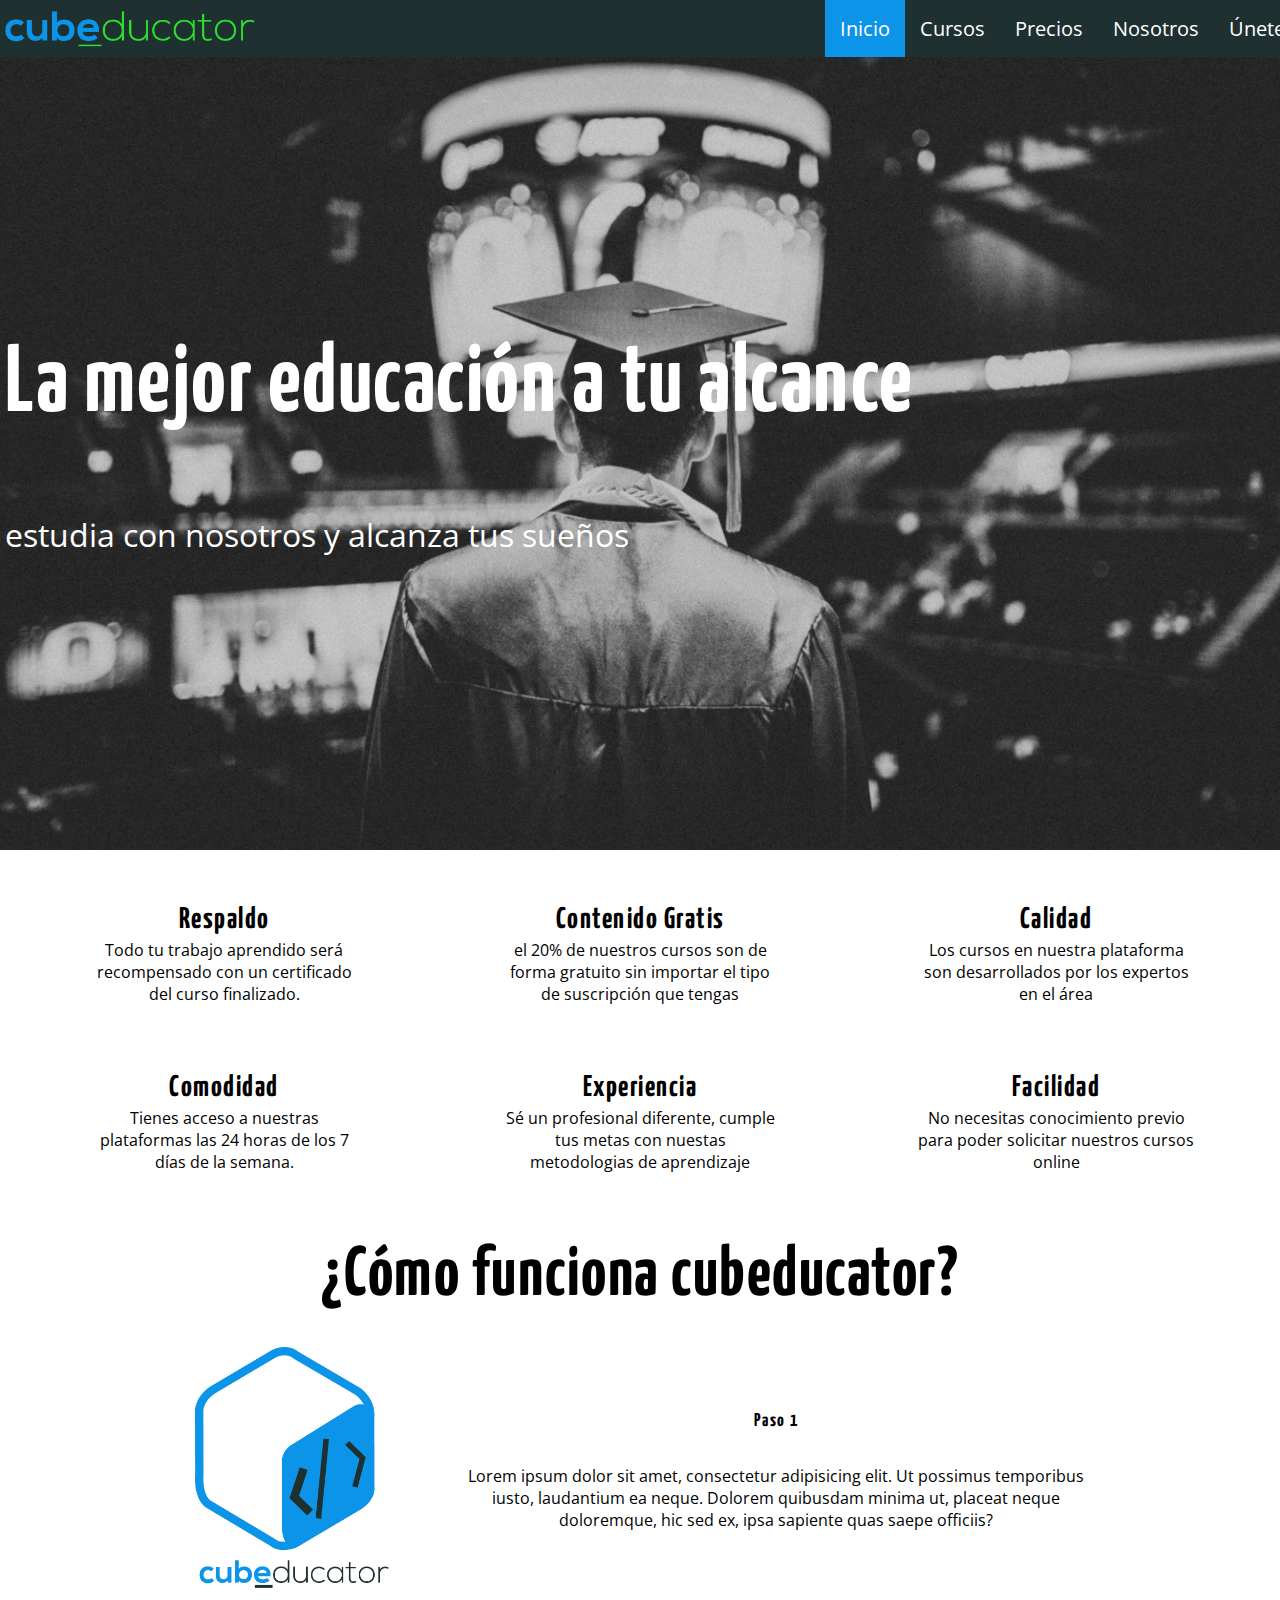
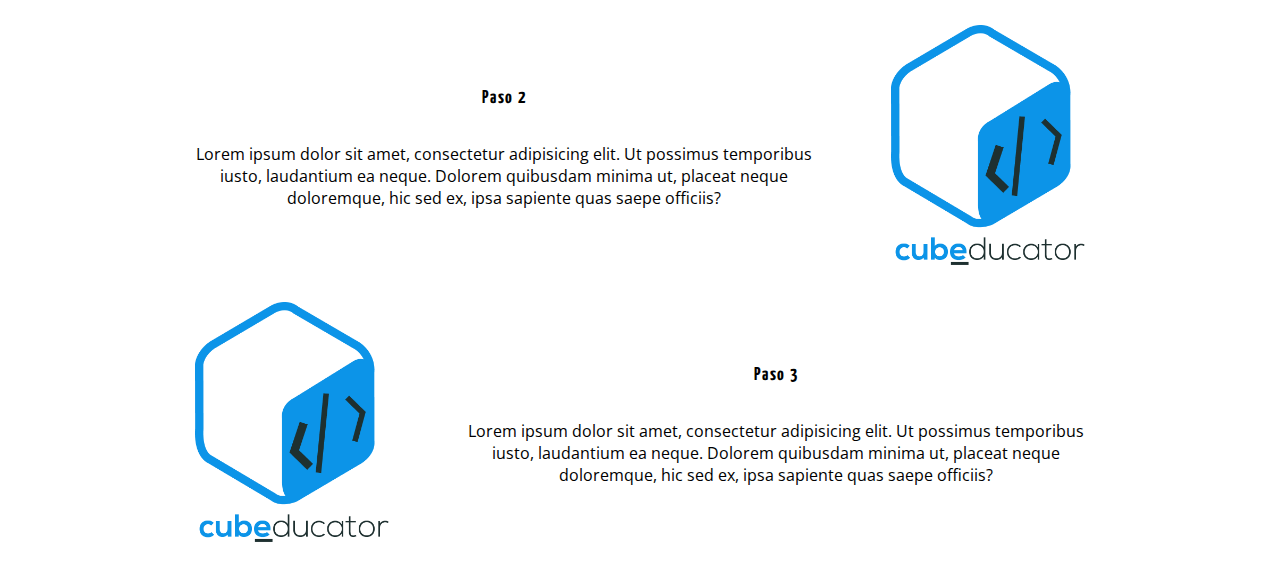
==== index/index.html @ 74d7ce2d "index terminado" ====
<!DOCTYPE html>
<html lang="en">
<head>
    <meta charset="UTF-8">
    <title>Navbar publico</title>
    <link rel="stylesheet" href="css/estilos.css">
    <link rel="stylesheet" href="css/font-awesome.min.css">
    <meta name="viewport" content="width=device-width, user-scalable=no, initial-scale=1.0, maximum-scale=1.0, minimum-scale=1.0">
</head>
<body>
   <header class="header">
      <div class="contenedor">
        <h1 class="logo"><img src="img/Logo%202.png" style="width: 250px" alt=""></h1>
        <span class="icon-menu" id="btn-menu"> <i class="fa fa-bars" aria-hidden="true"></i></span>
        
        <nav class="nav" id="nav">
          <ul class="menu">
            <li class="menu__item"><a href="/" class="menu__link select">Inicio</a></li>
            <li class="menu__item"><a href="cursos.html" class="menu__link">Cursos</a></li>
            <li class="menu__item"><a href="docentes.html" class="menu__link">Precios</a></li>
            <li class="menu__item"><a href="contacto.html" class="menu__link">Nosotros</a></li>
            <li class="menu__item"><a href="contacto.html" class="menu__link">Únete</a></li>
          </ul>
        </nav>
      </div>
    </header>
    
        <!-- Wallpaper -->
        
        <div class="banner">
            <img src="img/img1.jpg" alt="" class="banner__img">
            <div class="contenedor">
                <h2 class="banner__titulo">La mejor educación a tu alcance</h2>
                <p class="banner__txt">estudia con nosotros y alcanza tus sueños</p>
            </div>
            
        </div>
          
          
        <!-- Por qué estudiar con nosotros? -->
    <section class="seccion_main">
        <section class="superior">
            <section class="secciones">
                <img src="img/logo.png" alt="" class="imagen_secciones">
                <h4 class="titulo_secciones">Respaldo</h4>
                <p class="contenido_secciones">Todo tu trabajo aprendido será recompensado con un certificado del curso finalizado.</p>
            </section>
            <section class="secciones">
                <img src="img/logo.png" alt="" class="imagen_secciones">
                <h4 class="titulo_secciones">Contenido Gratis</h4>
                <p class="contenido_secciones">el 20% de nuestros cursos son de forma gratuito sin importar el tipo de suscripción que tengas</p>
            </section>
            <section class="secciones">
                <img src="img/logo.png" alt="" class="imagen_secciones">
                <h4 class="titulo_secciones">Calidad</h4>
                <p class="contenido_secciones">Los cursos en nuestra plataforma son desarrollados por los expertos en el área</p>
            </section>
        </section>
        <section class = "inferior">
            <section class="secciones">
                <img src="img/logo.png" alt="" class="imagen_secciones">
                <h4 class="titulo_secciones">Comodidad</h4>
               <p class="contenido_secciones">Tienes acceso a nuestras plataformas las 24 horas de los 7 días de la semana.</p>
            </section>
            <section class="secciones">
                <img src="img/logo.png" alt="" class="imagen_secciones">
                <h4 class="titulo_secciones">Experiencia</h4>
                <p class="contenido_secciones">Sé un profesional diferente, cumple tus metas con nuestas metodologias de aprendizaje</p>
            </section>
            <section class="secciones">
                <img src="img/logo.png" alt="" class="imagen_secciones">
                <h4 class="titulo_secciones">Facilidad</h4>
                <p class="contenido_secciones">No necesitas conocimiento previo para poder solicitar nuestros cursos online</p>
            </section>
        </section>
        
        <!--Como funciona?-->
        <section class="funciones">
           <h1 class="Titulo_funciones">¿Cómo funciona cubeducator?</h1>
            <section class="funcionalidad">
                <img src="img/Logo.png" alt="" class="imagen_funcion">
                <div class="contenedor_texto">
                    <h3 class="tema_funcion">Paso 1</h3>
                    <p class="texto_funcion">
                        Lorem ipsum dolor sit amet, consectetur adipisicing elit. Ut possimus temporibus iusto, laudantium ea neque. Dolorem quibusdam minima ut, placeat neque doloremque, hic sed ex, ipsa sapiente quas saepe officiis?
                    </p>
                </div>
            </section>
             <section class="funcionalidad">
                <div class="contenedor_texto">
                    <h3 class="tema_funcion">Paso 2</h3>
                    <p class="texto_funcion">
                        Lorem ipsum dolor sit amet, consectetur adipisicing elit. Ut possimus temporibus iusto, laudantium ea neque. Dolorem quibusdam minima ut, placeat neque doloremque, hic sed ex, ipsa sapiente quas saepe officiis?
                    </p>
                </div>
                <img src="img/Logo.png" alt="" class="imagen_funcion">
            </section>
            <section class="funcionalidad">
                <img src="img/Logo.png" alt="" class="imagen_funcion">
                <div class="contenedor_texto">
                    <h3 class="tema_funcion">Paso 3</h3>
                    <p class="texto_funcion">
                        Lorem ipsum dolor sit amet, consectetur adipisicing elit. Ut possimus temporibus iusto, laudantium ea neque. Dolorem quibusdam minima ut, placeat neque doloremque, hic sed ex, ipsa sapiente quas saepe officiis?
                    </p>
                </div>
            </section>
        </section>
    </section>
        
    
    
    <script src="js/jquery-3.2.1.min.js"></script>
    <script src="js/menu.js"></script>
</body>
</html>
---- index/css/estilos.css ----
@import url(https://fonts.googleapis.com/css?family=Yanone+Kaffeesatz);
@import 'https://fonts.googleapis.com/css?family=Open+Sans';
* {
  box-sizing: border-box;
}
img {
  display: block;
  max-width: 100%;
}
body {
  margin: 0;
  font-family: 'Open Sans', sans-serif;
}
h1, h2, h3, h4, h5, h6 {
  font-family: 'Yanone Kaffeesatz', sans-serif;
  letter-spacing: 1.5px;
}
.section__titulo {
  text-align: center;
  font-size: 40px;
  color: #FBA919;
}
.contenedor {
  margin: auto;
  width: 99%;
}
/*-------------------Estilos del header-------------------*/
.header {
  height: 57px;
  background: #1e3030;
}
.header .contenedor {
  display: flex;
  justify-content: space-between;
}
.logo, .icon-menu {
  margin: 5px;
  color: #fff;
}
.icon-menu {
  display: block;
  width: 40px;
  height: 40px;
  font-size: 30px;
  background: #1e3030;
  text-align: center;
  line-height: 45px;
  border-radius: 5px;
  margin-left: auto;
  cursor: pointer;
}
/*------------------Estilos del menu------------------*/
.nav {
  position: absolute;
  top: 57px;
  left: -100%;
  width: 100%;
  transition: all 0.4s;
}
.menu {
  list-style: none;
  padding: 0;
  margin: 0;
}
.menu__link {
  display: block;
  padding: 15px;
  background: #1e3030;
  text-decoration: none;
  color: #fff;
}
.menu__link:hover, .select {
  background: #0c94e8;
  color: white;
}
.mostrar {
  left: 0;
}


@media(min-width:480px) {
  .logo {
    font-size: 40px;
  }
  
}


@media(min-width:1024px) {  
  .contenedor {
    width: 1000px;
  }
  
  .nav {
    position: static;
    width: auto;
  }
  .menu {
    display: flex;
  }
  .icon-menu {
    display: none;
  }
  .menu__link {
    background: none;
    font-size: 20px;
  }
  .select {
    color: #fff;
    background: #0c94e8;
  
}

@media(min-width:1280px) {
  .contenedor {
    width: 1300px;
  }
  .logo {
    font-size: 60px;
  }
  .banner .contenedor {
    top: 40%;
  }
  .info {
    margin-top: -220px;
  }
}

    /*-----------------------------Aqui esta el wallpaper------- */
    
.banner{
	margin-top: -60px;
	position: relative;
	z-index: -1000;
	margin-bottom: 20px;
}

.banner__img{
	width: 100%;
	height: 50%;
}

.banner .contenedor{
	position: absolute;
	top: 50%;
	left:50%;
	transform: translateX(-50%) translateY(-50%);
	width: 100%;
	color: #000;
	text-align: Left;
	color: white;
	padding: 8px 5px;
}
    
    .banner__titulo{
        font-size: 6em;
    }
    
    .banner__txt{
        font-size: 2em;
    }

/*-----------------seccion del main-------------------*/
    
    .seccion_main{
        width: 100%;
        background: white;
        display: flex;
        flex-direction: column;
        flex-wrap;
    }
    .superior{
        width: 100%;
        padding: 1em;
        display:flex;
        flex-direction: row;
        justify-content: space-around;
        overflow:hidden;
    }
    .inferior{
        width: 100%;
        padding: 1em;
        display:flex;
        flex-direction: row;  
        justify-content: space-around;
        overflow:hidden;
    }
    
    .secciones{
        width:25%;
        padding: 1em;
        text-align: center;
        display: flex;
        flex-direction: column;
        justify-content: center;
        align-content: center;
        align-items: center;
    }
    
    .titulo_secciones{
        font-size: 30px;
        margin:3px;
    }
    
    .imagen_secciones{
        width:35%;
    }

    .contenido_secciones{
        margin: 1px;
    }
    
    /*Seccion de funciones*/
    
    .funciones{
        width: 100%;
        padding:1em;
        text-align: center;
        display: flex;
        flex-direction: column;
        justify-content: center;
        align-content: center;
        flex-wrap: wrap;
        background: white;
    }
    
    .funcionalidad{
        display: flex;
        flex-direction: row;
        padding: 1em;
        margin: auto;
        background: #fff;
        justify-content: space-around;
        align-content: center;
        align-items: center;
        max-width: 1000px;
    }
    
    .imagen_funcion{
        width: 20%;
        height: 20%;
        margin: 0px 30px;
    }
    
    .contenedor_texto{
        width: 70%;
        padding: 1em;
        display: flex;
        flex-direction: column;
        text-align: center;
        justify-content: center;
    }
    
    .Titulo_funciones{
        font-size: 70px;
        margin: 20px;
    }
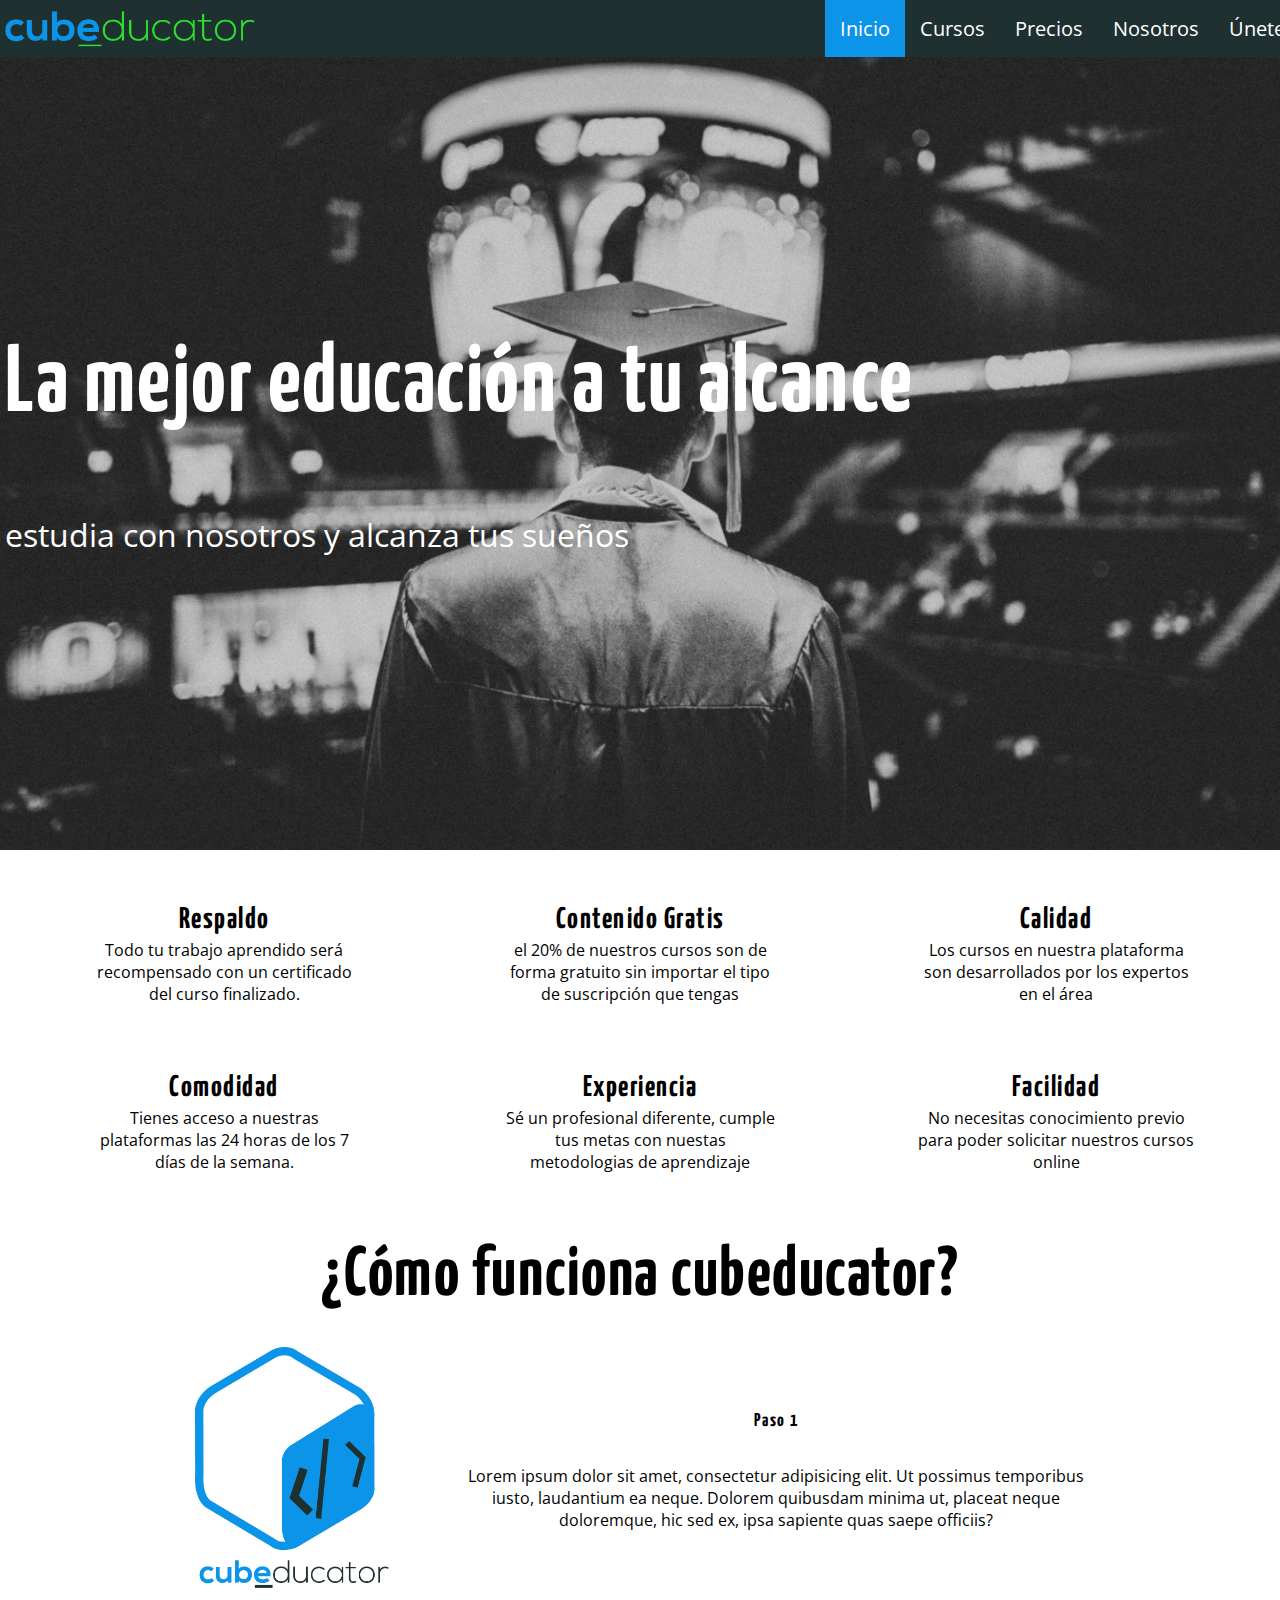
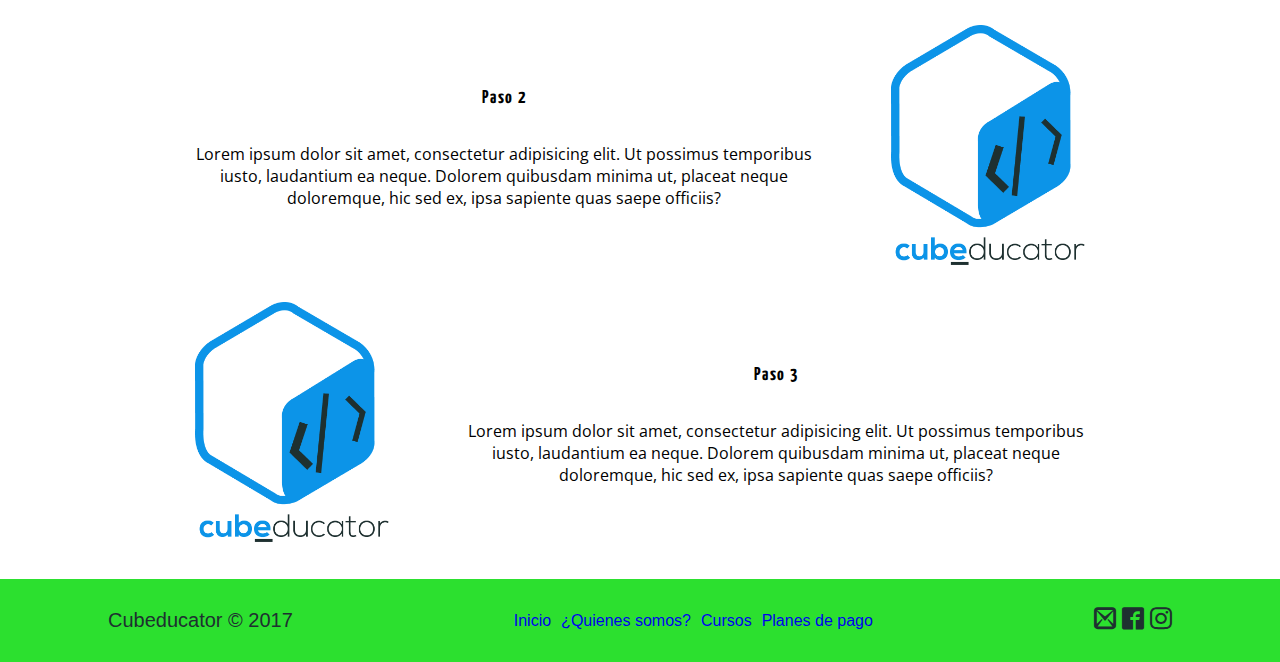
==== commit 23579596: "Footer añadido" ====
--- a/index/index.html
+++ b/index/index.html
@@ -6,6 +6,7 @@
     <link rel="stylesheet" href="css/estilos.css">
     <link rel="stylesheet" href="css/font-awesome.min.css">
     <meta name="viewport" content="width=device-width, user-scalable=no, initial-scale=1.0, maximum-scale=1.0, minimum-scale=1.0">
+    <link rel="stylesheet" href="css/fonts.css">
 </head>
 <body>
    <header class="header">
@@ -106,6 +107,25 @@
             </section>
         </section>
     </section>
+       
+    <footer>
+        <div class="footer">
+          <div class="copyright">
+              <p>Cubeducator &copy; 2017</p>
+          </div>
+          <div class="contenido">
+              <a href="#"><p>Inicio</p></a>
+             <a href="#"><p>¿Quienes somos?</p></a>
+             <a href="#"><p>Cursos</p></a>
+             <a href="#"><p>Planes de pago</p></a>
+          </div>
+          <div class="redes">
+              <a href="#" class="icon-mail2"></a>
+              <a href="#" class="icon-facebook2"></a>
+              <a href="#" class="icon-instagram"></a>
+          </div>
+        </div>
+    </footer>
         
     
     
--- a/index/css/estilos.css
+++ b/index/css/estilos.css
@@ -77,6 +77,62 @@
   left: 0;
 }
 
+/* Estilos del footer */
+
+li{
+    list-style: none;
+}
+
+footer{
+    background-color: #2ce02f;
+    color: #1e3030;
+    clear: both;
+    width: 100%;
+    height: auto;
+    font-family: 'Barlow', sans-serif;
+    padding-top: 10px;
+    padding-bottom: 10px;
+}
+
+footer .footer{
+    -webkit-box-sizing: box-sizing;
+    -moz-box-sizing: box-sizing;
+    box-sizing: box-sizing;
+    display: flex;
+    justify-content: space-around;
+}
+
+footer .footer .copyright{
+    font-size: 20px;
+    text-align: center;
+    
+}
+
+footer .footer .contenido{
+    align-content: center;
+    display: inline-flex;
+    text-align: center;
+    
+}
+
+footer .footer .contenido a{
+    text-decoration: none;
+    margin: auto 5px;
+    
+}
+
+footer .footer .redes{
+    font-size: 22px;
+    align-content: center;
+    text-decoration: none;
+    
+}
+
+footer .footer .redes a{
+    color: #1e3030;
+    text-decoration: none;
+}
+
 
 @media(min-width:480px) {
   .logo {
--- a/index/css/fonts.css
+++ b/index/css/fonts.css
@@ -0,0 +1,44 @@
+@font-face {
+  font-family: 'icomoon';
+  src:  url('fonts/icomoon.eot?8x1o3r');
+  src:  url('fonts/icomoon.eot?8x1o3r#iefix') format('embedded-opentype'),
+    url('fonts/icomoon.ttf?8x1o3r') format('truetype'),
+    url('fonts/icomoon.woff?8x1o3r') format('woff'),
+    url('fonts/icomoon.svg?8x1o3r#icomoon') format('svg');
+  font-weight: normal;
+  font-style: normal;
+}
+
+[class^="icon-"], [class*=" icon-"] {
+  /* use !important to prevent issues with browser extensions that change fonts */
+  font-family: 'icomoon' !important;
+  speak: none;
+  font-style: normal;
+  font-weight: normal;
+  font-variant: normal;
+  text-transform: none;
+  line-height: 1;
+
+  /* Better Font Rendering =========== */
+  -webkit-font-smoothing: antialiased;
+  -moz-osx-font-smoothing: grayscale;
+}
+
+.icon-home:before {
+  content: "\e901";
+}
+.icon-embed:before {
+  content: "\ea7f";
+}
+.icon-embed2:before {
+  content: "\ea80";
+}
+.icon-mail2:before {
+  content: "\ea84";
+}
+.icon-facebook2:before {
+  content: "\ea91";
+}
+.icon-instagram:before {
+  content: "\ea92";
+}
